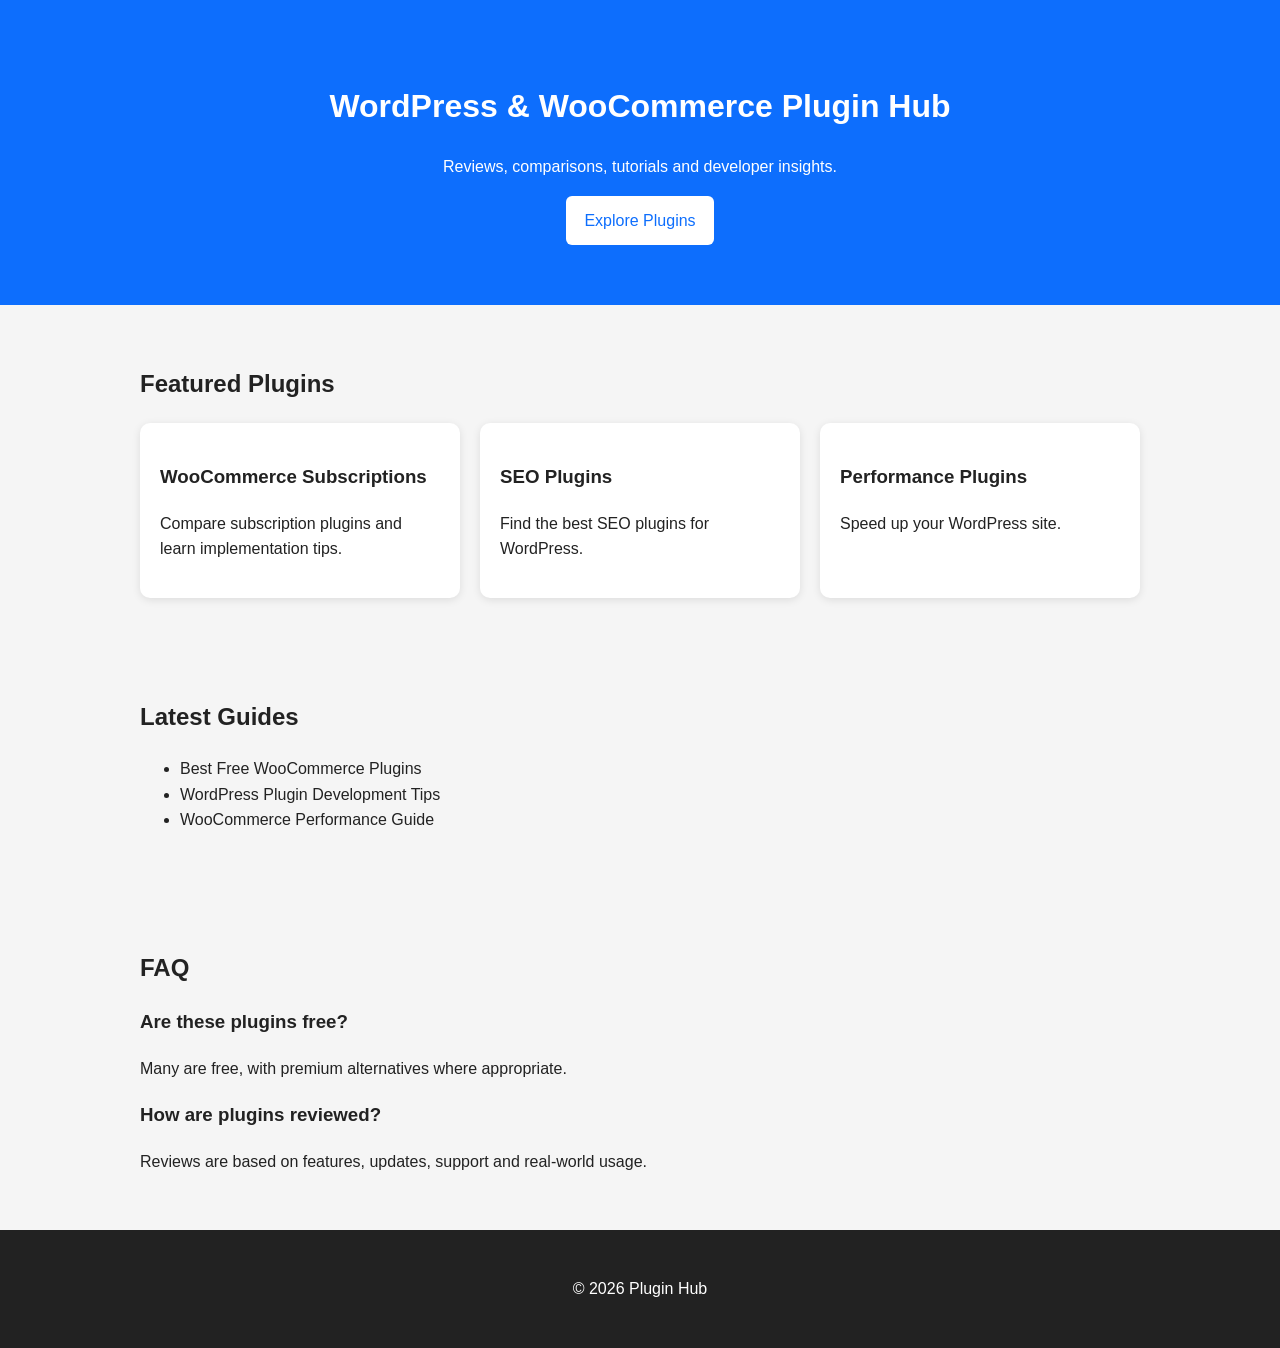
==== index.html @ 68a5b6be "Initial Commit" ====
<!DOCTYPE html>
<html lang="en">
<head>
<meta charset="UTF-8">
<meta name="viewport" content="width=device-width,initial-scale=1">
<title>Best WordPress & WooCommerce Plugins | Reviews & Tutorials</title>
<meta name="description" content="Discover the best free and premium WordPress and WooCommerce plugins with reviews, tutorials and comparisons.">
<meta name="robots" content="index,follow">
<link rel="stylesheet" href="style.css">
<script defer src="script.js"></script>
</head>
<body>
<header>
<h1>WordPress & WooCommerce Plugin Hub</h1>
<p>Reviews, comparisons, tutorials and developer insights.</p>
<a class="btn" href="#plugins">Explore Plugins</a>
</header>

<section id="plugins">
<h2>Featured Plugins</h2>
<div class="grid">
<div class="card"><h3>WooCommerce Subscriptions</h3><p>Compare subscription plugins and learn implementation tips.</p></div>
<div class="card"><h3>SEO Plugins</h3><p>Find the best SEO plugins for WordPress.</p></div>
<div class="card"><h3>Performance Plugins</h3><p>Speed up your WordPress site.</p></div>
</div>
</section>

<section>
<h2>Latest Guides</h2>
<ul>
<li>Best Free WooCommerce Plugins</li>
<li>WordPress Plugin Development Tips</li>
<li>WooCommerce Performance Guide</li>
</ul>
</section>

<section>
<h2>FAQ</h2>
<h3>Are these plugins free?</h3>
<p>Many are free, with premium alternatives where appropriate.</p>
<h3>How are plugins reviewed?</h3>
<p>Reviews are based on features, updates, support and real-world usage.</p>
</section>

<footer>
<p>© 2026 Plugin Hub</p>
</footer>
</body>
</html>
---- style.css ----
body{font-family:Arial,sans-serif;margin:0;background:#f5f5f5;color:#222;line-height:1.6}
header{background:#0d6efd;color:#fff;padding:60px 20px;text-align:center}
.btn{display:inline-block;background:#fff;color:#0d6efd;padding:12px 18px;text-decoration:none;border-radius:6px}
section{max-width:1000px;margin:auto;padding:40px 20px}
.grid{display:grid;grid-template-columns:repeat(auto-fit,minmax(220px,1fr));gap:20px}
.card{background:#fff;padding:20px;border-radius:10px;box-shadow:0 2px 8px rgba(0,0,0,.1)}
footer{text-align:center;padding:30px;background:#222;color:#fff}
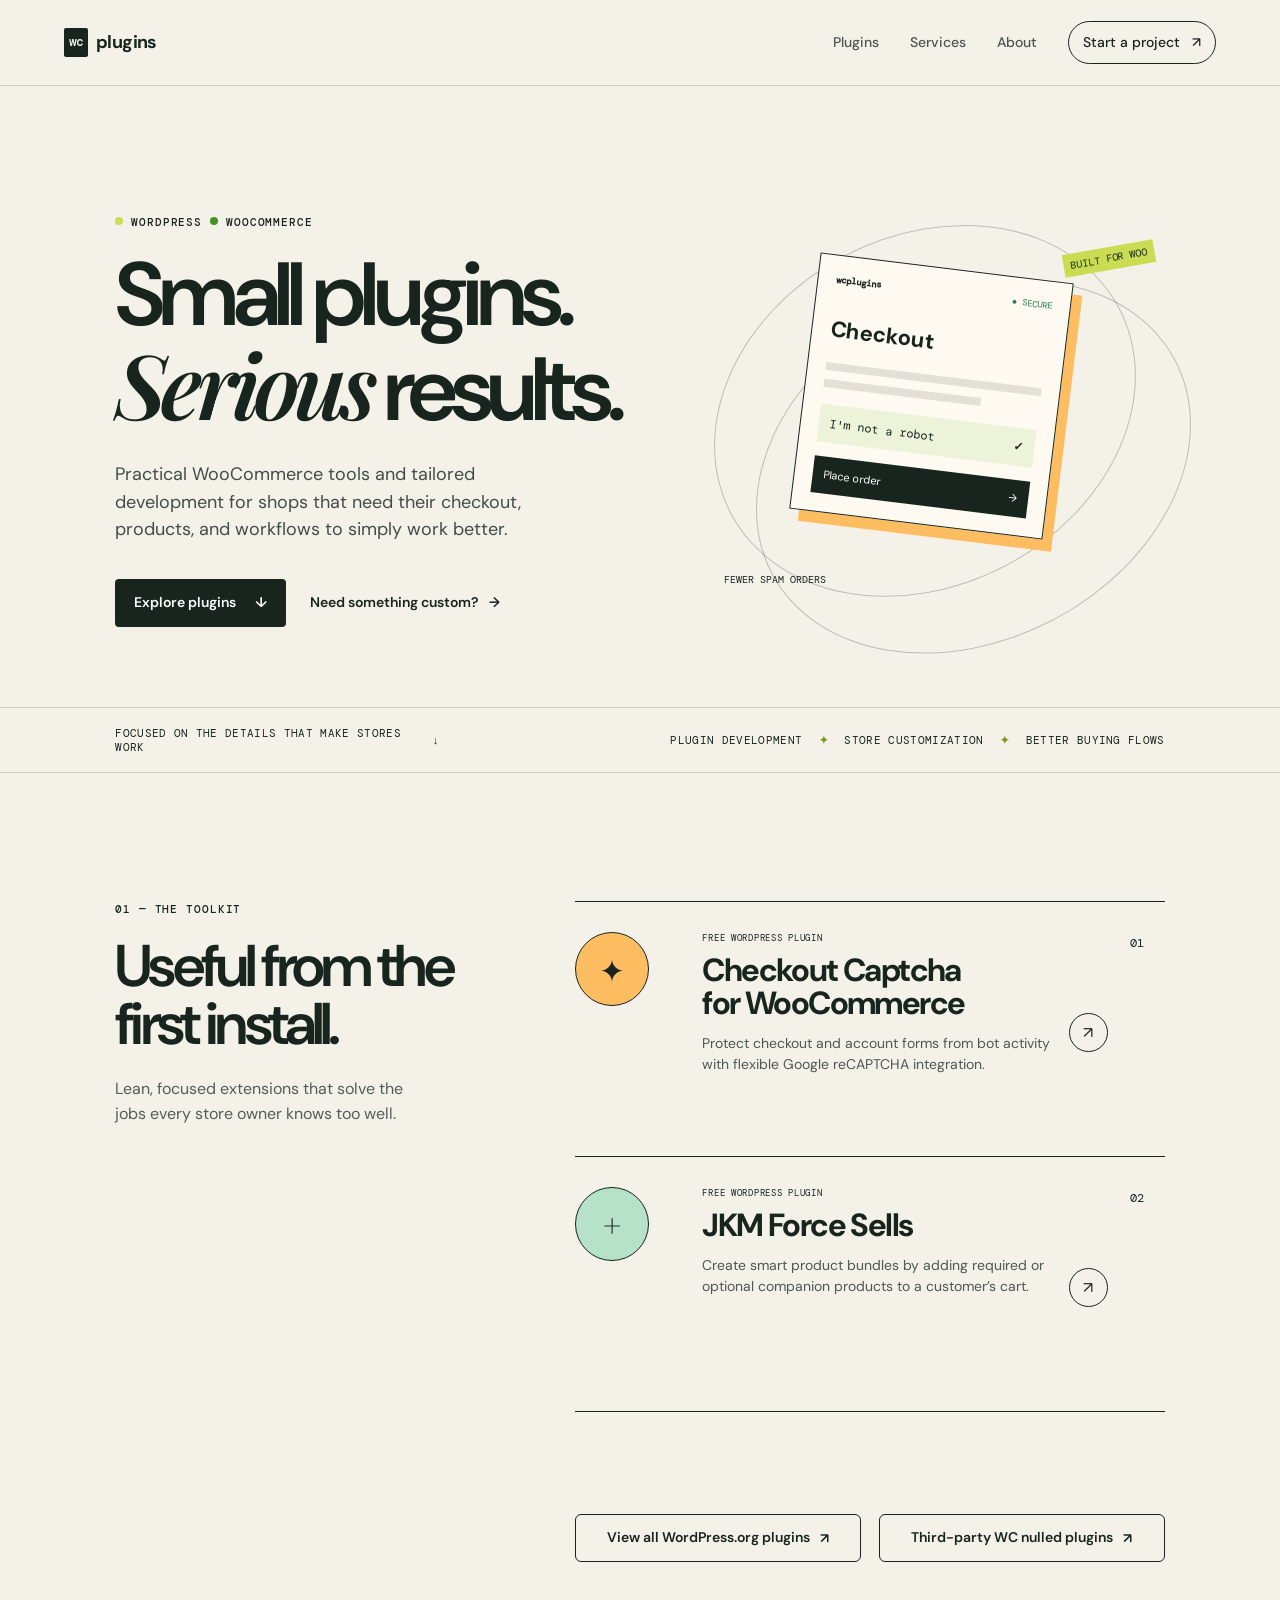
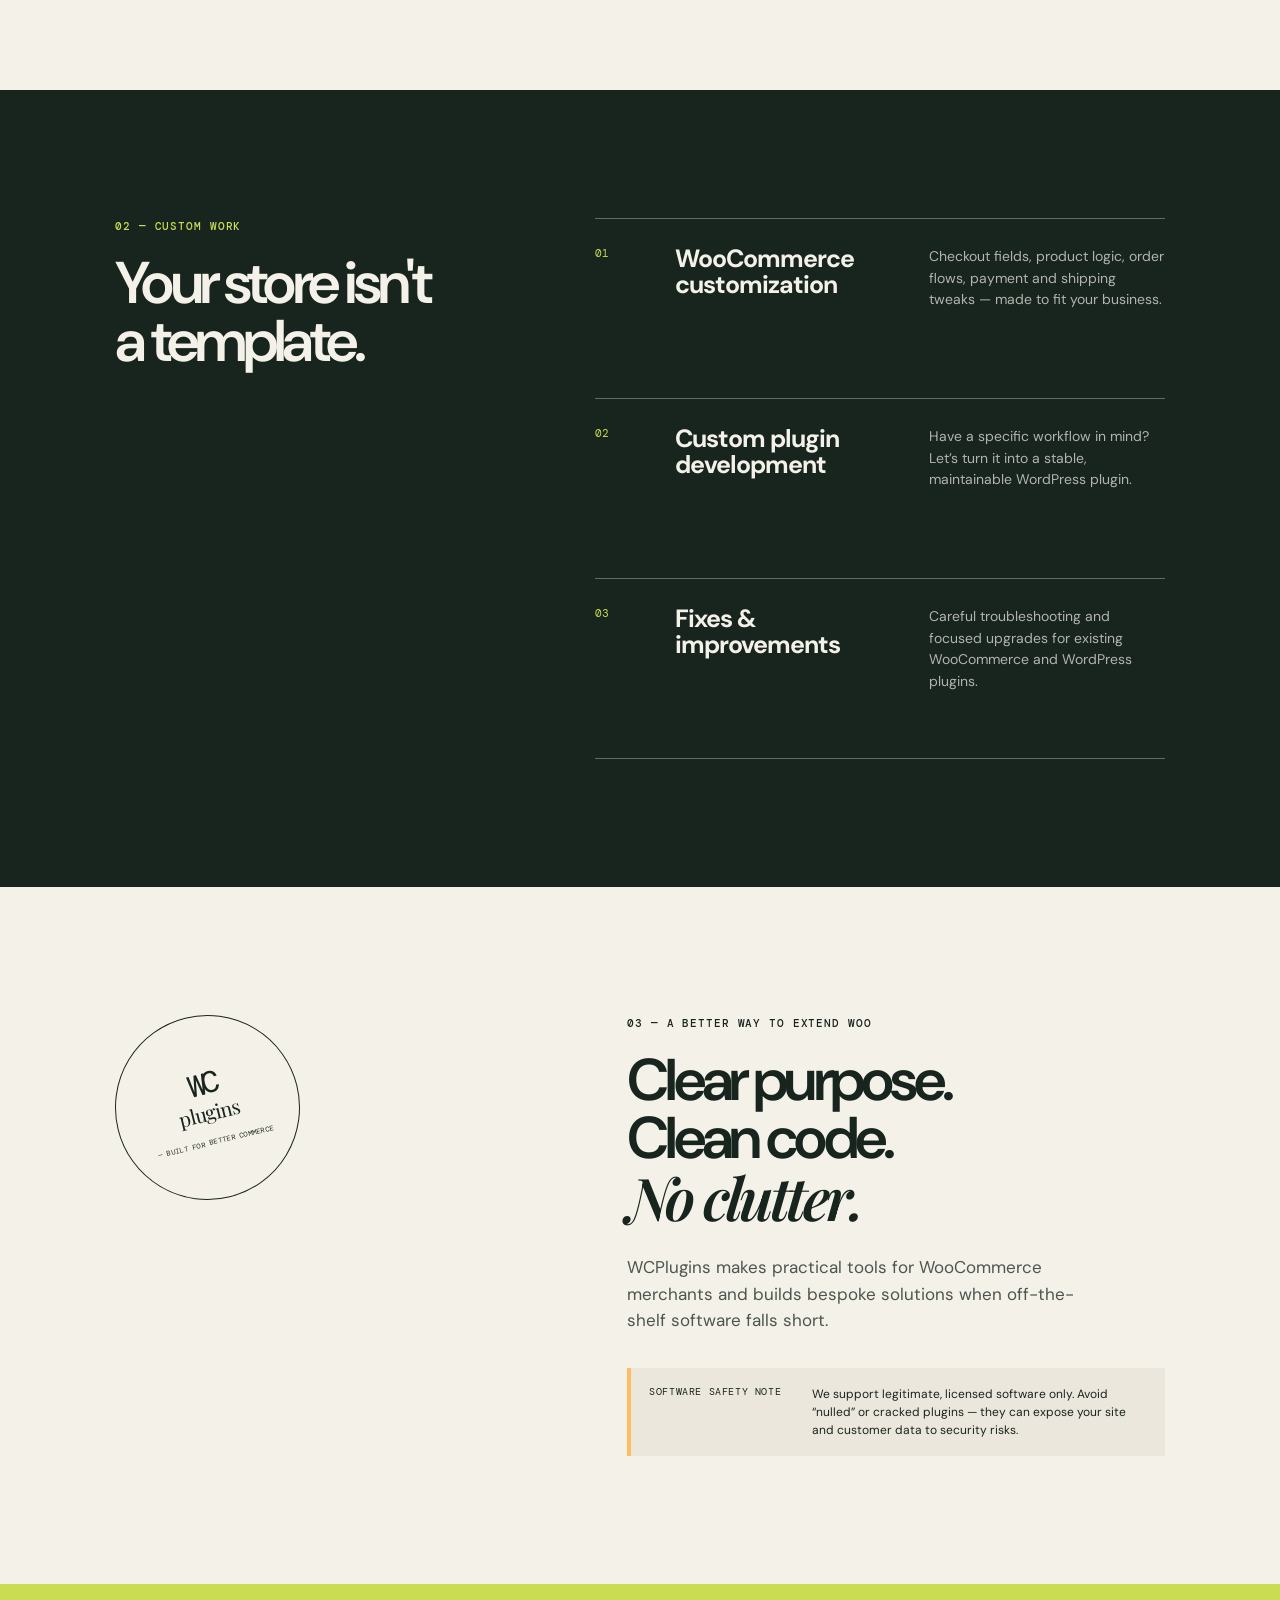
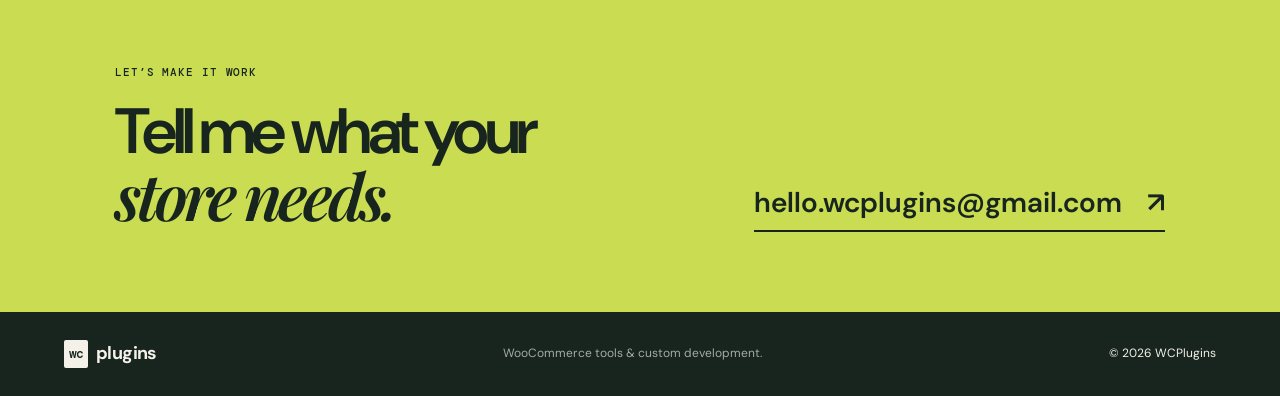
==== commit 4882657d: "Site updated" ====
--- a/index.html
+++ b/index.html
@@ -1,49 +1,213 @@
-<!DOCTYPE html>
+<!doctype html>
 <html lang="en">
-<head>
-<meta charset="UTF-8">
-<meta name="viewport" content="width=device-width,initial-scale=1">
-<title>Best WordPress & WooCommerce Plugins | Reviews & Tutorials</title>
-<meta name="description" content="Discover the best free and premium WordPress and WooCommerce plugins with reviews, tutorials and comparisons.">
-<meta name="robots" content="index,follow">
-<link rel="stylesheet" href="style.css">
-<script defer src="script.js"></script>
-</head>
-<body>
-<header>
-<h1>WordPress & WooCommerce Plugin Hub</h1>
-<p>Reviews, comparisons, tutorials and developer insights.</p>
-<a class="btn" href="#plugins">Explore Plugins</a>
-</header>
-
-<section id="plugins">
-<h2>Featured Plugins</h2>
-<div class="grid">
-<div class="card"><h3>WooCommerce Subscriptions</h3><p>Compare subscription plugins and learn implementation tips.</p></div>
-<div class="card"><h3>SEO Plugins</h3><p>Find the best SEO plugins for WordPress.</p></div>
-<div class="card"><h3>Performance Plugins</h3><p>Speed up your WordPress site.</p></div>
-</div>
-</section>
-
-<section>
-<h2>Latest Guides</h2>
-<ul>
-<li>Best Free WooCommerce Plugins</li>
-<li>WordPress Plugin Development Tips</li>
-<li>WooCommerce Performance Guide</li>
-</ul>
-</section>
-
-<section>
-<h2>FAQ</h2>
-<h3>Are these plugins free?</h3>
-<p>Many are free, with premium alternatives where appropriate.</p>
-<h3>How are plugins reviewed?</h3>
-<p>Reviews are based on features, updates, support and real-world usage.</p>
-</section>
-
-<footer>
-<p>© 2026 Plugin Hub</p>
-</footer>
-</body>
+  <head>
+    <meta charset="utf-8" />
+    <meta name="viewport" content="width=device-width, initial-scale=1" />
+    <title>WCPlugins — Better WooCommerce, built with care</title>
+    <meta
+      name="description"
+      content="Reliable WooCommerce plugins and thoughtful custom development by WCPlugins."
+    />
+    <link rel="canonical" href="https://wcplugin.xyz/" />
+    <link rel="preconnect" href="https://fonts.googleapis.com" />
+    <link rel="preconnect" href="https://fonts.gstatic.com" crossorigin />
+    <link
+      href="https://fonts.googleapis.com/css2?family=DM+Mono:wght@400;500&family=DM+Sans:opsz,wght@9..40,400;9..40,500;9..40,600;9..40,700&family=Playfair+Display:wght@600;700&display=swap"
+      rel="stylesheet"
+    />
+    <link rel="stylesheet" href="style.css" />
+    <link rel="icon" href="favicon.ico" sizes="any" />
+    <link rel="icon" type="image/png" sizes="32x32" href="favicon-32x32.png" />
+    <link rel="icon" type="image/png" sizes="16x16" href="favicon-16x16.png" />
+    <link rel="apple-touch-icon" href="apple-touch-icon.png" />
+    <script defer src="script.js"></script>
+  </head>
+  <body>
+    <a class="skip-link" href="#main">Skip to content</a>
+    <header class="site-header">
+      <a class="brand" href="index.html" aria-label="WCPlugins home"
+        ><span class="brand-mark">wc</span><span>plugins</span></a
+      >
+      <button class="menu-toggle" aria-label="Open menu" aria-expanded="false">
+        <span></span><span></span>
+      </button>
+      <nav class="nav" aria-label="Main navigation">
+        <a href="#plugins">Plugins</a><a href="#services">Services</a
+        ><a href="#about">About</a>
+        <a class="nav-cta" href="#contact">Start a project <span>↗</span></a>
+      </nav>
+    </header>
+
+    <main id="main">
+      <section class="hero">
+        <div class="hero-copy">
+          <p class="eyebrow">
+            <i></i>WordPress <i style="background: #469222"></i>WooCommerce
+          </p>
+          <h1>Small plugins.<br /><em>Serious</em> results.</h1>
+          <p class="hero-text">
+            Practical WooCommerce tools and tailored development for shops that
+            need their checkout, products, and workflows to simply work better.
+          </p>
+          <div class="hero-actions">
+            <a class="button button-dark" href="#plugins"
+              >Explore plugins <span>↓</span></a
+            ><a class="text-link" href="#contact"
+              >Need something custom? <span>→</span></a
+            >
+          </div>
+        </div>
+        <div class="hero-art" aria-hidden="true">
+          <div class="orbit orbit-a"></div>
+          <div class="orbit orbit-b"></div>
+          <div class="checkout-card">
+            <div class="card-top">
+              <span class="tiny-logo">wcplugins</span
+              ><span class="secure">● SECURE</span>
+            </div>
+            <strong>Checkout</strong>
+            <div class="mock-line long"></div>
+            <div class="mock-line"></div>
+            <div class="captcha"><span>I'm not a robot</span><b>✓</b></div>
+            <div class="mock-button">Place order <span>→</span></div>
+          </div>
+          <span class="art-note note-a">Fewer spam orders</span
+          ><span class="art-note note-b">Built for Woo</span>
+        </div>
+      </section>
+
+      <section class="proof-strip" aria-label="What we build">
+        <span>Focused on the details that make stores work</span><span>↓</span>
+        <div>
+          Plugin development <b>✦</b> Store customization <b>✦</b> Better buying
+          flows
+        </div>
+      </section>
+
+      <section class="section plugins" id="plugins">
+        <div class="section-intro">
+          <p class="eyebrow">01 — The toolkit</p>
+          <h2>Useful from the<br />first install.</h2>
+          <p>
+            Lean, focused extensions that solve the jobs every store owner knows
+            too well.
+          </p>
+        </div>
+        <div class="plugin-list">
+          <article class="plugin-row tone-yellow">
+            <div class="plugin-icon icon-shield">✦</div>
+            <div class="plugin-detail">
+              <p class="mono">FREE WORDPRESS PLUGIN</p>
+              <h3>Checkout Captcha<br />for WooCommerce</h3>
+              <p>
+                Protect checkout and account forms from bot activity with
+                flexible Google reCAPTCHA integration.
+              </p>
+              <a
+                href="checkout-captcha.html"
+                class="round-link"
+                aria-label="View Checkout Captcha for WooCommerce"
+                >↗</a
+              >
+            </div>
+            <div class="plugin-number">01</div>
+          </article>
+          <article class="plugin-row tone-mint">
+            <div class="plugin-icon icon-bag">+</div>
+            <div class="plugin-detail">
+              <p class="mono">FREE WORDPRESS PLUGIN</p>
+              <h3>JKM Force Sells</h3>
+              <p>
+                Create smart product bundles by adding required or optional
+                companion products to a customer’s cart.
+              </p>
+              <a
+                href="force-sells.html"
+                class="round-link"
+                aria-label="View JKM Force Sells"
+                >↗</a
+              >
+            </div>
+            <div class="plugin-number">02</div>
+          </article>
+        </div>
+        <div class="all-links">
+          <a class="all-link" href="https://wordpress.org/plugins/" target="_blank" rel="noopener">View all WordPress.org plugins <span>↗</span></a>
+          <a class="all-link" href="https://weadown.com/wordpress-plugins/woocommerce/" target="_blank" rel="noopener">Third-party WC nulled plugins <span>↗</span></a>
+        </div>
+      </section>
+
+      <section class="services section" id="services">
+        <div class="services-head">
+          <p class="eyebrow">02 — Custom work</p>
+          <h2>Your store isn't<br />a template.</h2>
+        </div>
+        <div class="services-list">
+          <article>
+            <span>01</span>
+            <h3>WooCommerce<br />customization</h3>
+            <p>
+              Checkout fields, product logic, order flows, payment and shipping
+              tweaks — made to fit your business.
+            </p>
+          </article>
+          <article>
+            <span>02</span>
+            <h3>Custom plugin<br />development</h3>
+            <p>
+              Have a specific workflow in mind? Let’s turn it into a stable,
+              maintainable WordPress plugin.
+            </p>
+          </article>
+          <article>
+            <span>03</span>
+            <h3>Fixes &amp;<br />improvements</h3>
+            <p>
+              Careful troubleshooting and focused upgrades for existing
+              WooCommerce and WordPress plugins.
+            </p>
+          </article>
+        </div>
+      </section>
+
+      <section class="about section" id="about">
+        <div class="about-stamp">
+          WC<br /><i>plugins</i><span>— built for better commerce</span>
+        </div>
+        <div>
+          <p class="eyebrow">03 — A better way to extend Woo</p>
+          <h2>Clear purpose.<br />Clean code.<br /><em>No clutter.</em></h2>
+          <p>
+            WCPlugins makes practical tools for WooCommerce merchants and builds
+            bespoke solutions when off-the-shelf software falls short.
+          </p>
+          <div class="safety-note">
+            <b>Software safety note</b
+            ><span
+              >We support legitimate, licensed software only. Avoid “nulled” or
+              cracked plugins — they can expose your site and customer data to
+              security risks.</span
+            >
+          </div>
+        </div>
+      </section>
+
+      <section class="contact" id="contact">
+        <div>
+          <p class="eyebrow">Let’s make it work</p>
+          <h2>Tell me what your<br /><em>store needs.</em></h2>
+        </div>
+        <a class="contact-link" href="mailto:hello.wcplugins@gmail.com"
+          >hello.wcplugins@gmail.com <span>↗</span></a
+        >
+      </section>
+    </main>
+    <footer>
+      <a class="brand" href="index.html"
+        ><span class="brand-mark">wc</span><span>plugins</span></a
+      >
+      <p>WooCommerce tools &amp; custom development.</p>
+      <span>© <span id="year"></span> WCPlugins</span>
+    </footer>
+  </body>
 </html>
--- a/style.css
+++ b/style.css
@@ -1,7 +1,646 @@
-body{font-family:Arial,sans-serif;margin:0;background:#f5f5f5;color:#222;line-height:1.6}
-header{background:#0d6efd;color:#fff;padding:60px 20px;text-align:center}
-.btn{display:inline-block;background:#fff;color:#0d6efd;padding:12px 18px;text-decoration:none;border-radius:6px}
-section{max-width:1000px;margin:auto;padding:40px 20px}
-.grid{display:grid;grid-template-columns:repeat(auto-fit,minmax(220px,1fr));gap:20px}
-.card{background:#fff;padding:20px;border-radius:10px;box-shadow:0 2px 8px rgba(0,0,0,.1)}
-footer{text-align:center;padding:30px;background:#222;color:#fff}
+:root {
+  --ink: #18251f;
+  --paper: #f4f1e9;
+  --lime: #c9dc52;
+  --orange: #ffbd62;
+  --mint: #b7e2ca;
+  --line: rgba(24, 37, 31, 0.18);
+  --mono: "DM Mono", monospace;
+  --sans: "DM Sans", sans-serif;
+  --serif: "Playfair Display", serif;
+}
+* {
+  box-sizing: border-box;
+}
+html {
+  scroll-behavior: smooth;
+}
+body {
+  margin: 0;
+  background: var(--paper);
+  color: var(--ink);
+  font-family: var(--sans);
+  font-size: 16px;
+  line-height: 1.55;
+}
+.skip-link {
+  position: fixed;
+  left: 12px;
+  top: -60px;
+  background: #fff;
+  color: var(--ink);
+  padding: 10px;
+  z-index: 20;
+}
+.skip-link:focus {
+  top: 12px;
+}
+a {
+  color: inherit;
+  text-decoration: none;
+}
+.site-header {
+  height: 86px;
+  padding: 0 clamp(22px, 5vw, 80px);
+  display: flex;
+  justify-content: space-between;
+  align-items: center;
+  border-bottom: 1px solid var(--line);
+}
+.brand {
+  display: inline-flex;
+  align-items: center;
+  gap: 8px;
+  font-size: 18px;
+  font-weight: 700;
+  letter-spacing: -0.6px;
+}
+.brand-mark {
+  font-family: var(--mono);
+  font-weight: 500;
+  font-size: 13px;
+  background: var(--ink);
+  color: var(--paper);
+  padding: 4px 5px;
+  border-radius: 2px;
+  letter-spacing: -1px;
+}
+.nav {
+  display: flex;
+  gap: 31px;
+  align-items: center;
+  font-size: 14px;
+  font-weight: 500;
+}
+.nav a:not(.nav-cta) {
+  opacity: 0.76;
+}
+.nav a:hover,
+.text-link:hover {
+  opacity: 0.6;
+}
+.nav-cta {
+  border: 1px solid var(--ink);
+  padding: 10px 14px;
+  border-radius: 50px;
+}
+.nav-cta span {
+  margin-left: 8px;
+}
+.menu-toggle {
+  display: none;
+  border: 0;
+  background: none;
+  width: 44px;
+  height: 44px;
+}
+.menu-toggle span {
+  display: block;
+  width: 23px;
+  border-top: 2px solid var(--ink);
+  margin: 6px auto;
+}
+.hero {
+  min-height: 620px;
+  padding: clamp(75px, 10vw, 150px) clamp(22px, 9vw, 150px) 80px;
+  display: grid;
+  grid-template-columns: 1.05fr 0.95fr;
+  align-items: center;
+  gap: 40px;
+  overflow: hidden;
+}
+.eyebrow,
+.mono {
+  font-family: var(--mono);
+  font-size: 11px;
+  letter-spacing: 0.08em;
+  text-transform: uppercase;
+}
+.eyebrow {
+  margin: 0 0 20px;
+  font-weight: 500;
+}
+.eyebrow i {
+  display: inline-block;
+  width: 8px;
+  height: 8px;
+  background: var(--lime);
+  border-radius: 50%;
+  margin: 0 8px 1px 0;
+}
+h1,
+h2,
+h3,
+p {
+  margin-top: 0;
+}
+h1,
+h2 {
+  font-weight: 600;
+  letter-spacing: -0.065em;
+  line-height: 0.98;
+}
+h1 {
+  font-size: clamp(54px, 7vw, 104px);
+  margin-bottom: 27px;
+}
+h1 em,
+h2 em {
+  font-family: var(--serif);
+  font-weight: 600;
+}
+.hero-text {
+  max-width: 440px;
+  font-size: 18px;
+  line-height: 1.55;
+  opacity: 0.8;
+}
+.hero-actions {
+  display: flex;
+  gap: 24px;
+  align-items: center;
+  margin-top: 35px;
+}
+.button {
+  padding: 13px 19px;
+  border-radius: 4px;
+  font-weight: 600;
+  font-size: 14px;
+  display: inline-block;
+}
+.button-dark {
+  background: var(--ink);
+  color: #fff;
+}
+.button span {
+  margin-left: 16px;
+}
+.text-link {
+  font-size: 14px;
+  font-weight: 600;
+}
+.text-link span {
+  margin-left: 8px;
+}
+.hero-art {
+  height: 390px;
+  position: relative;
+}
+.orbit {
+  position: absolute;
+  border: 1px solid rgba(24, 37, 31, 0.25);
+  border-radius: 50%;
+  transform: rotate(-28deg);
+}
+.orbit-a {
+  inset: 10px 20px 30px 20px;
+}
+.orbit-b {
+  inset: 68px -37px -24px 60px;
+}
+.checkout-card {
+  position: absolute;
+  width: 255px;
+  right: 22%;
+  top: 41px;
+  background: #fffaf1;
+  padding: 18px;
+  border: 1px solid var(--ink);
+  box-shadow: 10px 11px 0 var(--orange);
+  transform: rotate(7deg);
+}
+.card-top {
+  display: flex;
+  justify-content: space-between;
+  font: 9px var(--mono);
+  margin-bottom: 27px;
+}
+.tiny-logo {
+  font-weight: bold;
+}
+.secure {
+  color: #2f7b51;
+}
+.checkout-card strong {
+  display: block;
+  font-size: 22px;
+}
+.mock-line {
+  height: 8px;
+  background: #e5e0d6;
+  margin: 9px 0;
+  width: 73%;
+}
+.mock-line.long {
+  width: 100%;
+  margin-top: 16px;
+}
+.captcha {
+  margin-top: 17px;
+  padding: 11px;
+  background: #edf3d9;
+  display: flex;
+  justify-content: space-between;
+  font: 12px var(--mono);
+}
+.mock-button {
+  margin-top: 14px;
+  background: var(--ink);
+  color: #fff;
+  padding: 10px 11px;
+  font-size: 11px;
+  display: flex;
+  justify-content: space-between;
+}
+.art-note {
+  font: 10px var(--mono);
+  text-transform: uppercase;
+  position: absolute;
+}
+.note-a {
+  left: 8%;
+  bottom: 30px;
+}
+.note-b {
+  right: 2%;
+  top: 21px;
+  background: var(--lime);
+  padding: 5px 7px;
+  transform: rotate(-10deg);
+}
+.proof-strip {
+  border-top: 1px solid var(--line);
+  border-bottom: 1px solid var(--line);
+  padding: 18px clamp(22px, 9vw, 150px);
+  font: 11px var(--mono);
+  letter-spacing: 0.03em;
+  text-transform: uppercase;
+  display: grid;
+  grid-template-columns: 1fr auto 2.4fr;
+  gap: 25px;
+  align-items: center;
+}
+.proof-strip div {
+  text-align: right;
+}
+.proof-strip b {
+  padding: 0 9px;
+  color: #7b9420;
+}
+.section {
+  padding: clamp(80px, 10vw, 145px) clamp(22px, 9vw, 150px);
+}
+.plugins {
+  display: grid;
+  grid-template-columns: 0.85fr 1.4fr;
+  gap: clamp(50px, 8vw, 150px);
+  position: relative;
+}
+.section-intro h2,
+.services h2,
+.about h2 {
+  font-size: clamp(42px, 4.6vw, 68px);
+  margin-bottom: 24px;
+}
+.section-intro > p:last-child {
+  max-width: 300px;
+  opacity: 0.72;
+}
+.plugin-list {
+  border-top: 1px solid var(--ink);
+}
+.plugin-row {
+  min-height: 255px;
+  border-bottom: 1px solid var(--ink);
+  display: grid;
+  grid-template-columns: 105px 1fr 35px;
+  gap: 22px;
+  padding: 30px 0;
+  position: relative;
+}
+.plugin-icon {
+  width: 74px;
+  height: 74px;
+  border-radius: 50%;
+  display: grid;
+  place-items: center;
+  font-size: 31px;
+  border: 1px solid var(--ink);
+  font-family: var(--serif);
+}
+.tone-yellow .plugin-icon {
+  background: var(--orange);
+}
+.tone-mint .plugin-icon {
+  background: var(--mint);
+}
+.plugin-detail {
+  position: relative;
+  padding-right: 55px;
+}
+.plugin-detail .mono {
+  margin-bottom: 8px;
+  font-size: 9px;
+}
+.plugin-detail h3 {
+  font-size: clamp(25px, 2.5vw, 36px);
+  line-height: 1.03;
+  letter-spacing: -0.05em;
+  margin-bottom: 13px;
+}
+.plugin-detail > p:last-of-type {
+  font-size: 14px;
+  line-height: 1.5;
+  max-width: 400px;
+  opacity: 0.75;
+}
+.round-link {
+  width: 39px;
+  height: 39px;
+  border: 1px solid var(--ink);
+  border-radius: 50%;
+  display: grid;
+  place-items: center;
+  position: absolute;
+  right: 0;
+  top: 42%;
+  transition: 0.2s;
+}
+.round-link:hover {
+  background: var(--ink);
+  color: #fff;
+  transform: rotate(45deg);
+}
+.plugin-number {
+  font: 12px var(--mono);
+  padding-top: 3px;
+}
+.all-links {
+  grid-column: 2;
+  display: grid;
+  grid-template-columns: repeat(2, minmax(0, 1fr));
+  gap: 18px;
+}
+.all-link {
+  font-weight: 600;
+  font-size: 14px;
+  display: inline-flex;
+  align-items: center;
+  justify-content: center;
+  gap: 10px;
+  padding: 12px 16px;
+  border: 1px solid var(--ink);
+  border-radius: 6px;
+  transition: background 0.2s, color 0.2s, transform 0.2s, box-shadow 0.2s;
+}
+.all-link:hover {
+  background: var(--ink);
+  color: #fff;
+  transform: translateY(-2px);
+  box-shadow: 0 4px 0 rgba(24, 37, 31, 0.18);
+}
+.all-link:focus-visible {
+  outline: 3px solid var(--lime);
+  outline-offset: 3px;
+}
+.all-link span {
+  line-height: 1;
+}
+.services {
+  background: var(--ink);
+  color: var(--paper);
+  display: grid;
+  grid-template-columns: 0.8fr 1.4fr;
+  gap: 12vw;
+}
+.services .eyebrow {
+  color: var(--lime);
+}
+.services-list {
+  border-top: 1px solid rgba(255, 255, 255, 0.32);
+}
+.services-list article {
+  min-height: 180px;
+  padding: 27px 0;
+  border-bottom: 1px solid rgba(255, 255, 255, 0.32);
+  display: grid;
+  grid-template-columns: 62px 1fr 1fr;
+  gap: 18px;
+}
+.services-list span {
+  font: 11px var(--mono);
+  color: var(--lime);
+}
+.services-list h3 {
+  font-size: 25px;
+  line-height: 1.05;
+  letter-spacing: -0.04em;
+  margin: 0;
+}
+.services-list p {
+  font-size: 14px;
+  opacity: 0.7;
+  margin: 0;
+}
+.about {
+  display: grid;
+  grid-template-columns: 0.8fr 1.2fr;
+  gap: 12vw;
+  align-items: start;
+}
+.about-stamp {
+  width: 185px;
+  height: 185px;
+  border: 1px solid var(--ink);
+  border-radius: 50%;
+  display: grid;
+  place-content: center;
+  text-align: center;
+  font: 30px/1 var(--mono);
+  letter-spacing: -4px;
+  transform: rotate(-14deg);
+}
+.about-stamp i {
+  font: 20px var(--serif);
+  letter-spacing: -1px;
+}
+.about-stamp span {
+  font: 7px var(--mono);
+  letter-spacing: 0.4px;
+  text-transform: uppercase;
+  margin-top: 12px;
+}
+.about > div:last-child > p:not(.eyebrow) {
+  max-width: 480px;
+  font-size: 17px;
+  opacity: 0.76;
+}
+.safety-note {
+  max-width: 550px;
+  margin-top: 35px;
+  padding: 17px 18px;
+  border-left: 4px solid var(--orange);
+  background: #ebe7dc;
+  display: grid;
+  grid-template-columns: 145px 1fr;
+  gap: 18px;
+  font-size: 12px;
+  line-height: 1.5;
+}
+.safety-note b {
+  text-transform: uppercase;
+  font: 10px var(--mono);
+  letter-spacing: 0.06em;
+}
+.contact {
+  padding: 80px clamp(22px, 9vw, 150px);
+  background: var(--lime);
+  display: flex;
+  align-items: end;
+  justify-content: space-between;
+  gap: 30px;
+}
+.contact h2 {
+  font-size: clamp(39px, 5vw, 75px);
+  margin: 0;
+}
+.contact-link {
+  font-size: clamp(19px, 2.2vw, 30px);
+  font-weight: 600;
+  border-bottom: 2px solid var(--ink);
+  padding-bottom: 5px;
+  white-space: nowrap;
+}
+.contact-link span {
+  margin-left: 18px;
+}
+footer {
+  background: var(--ink);
+  color: var(--paper);
+  padding: 28px clamp(22px, 5vw, 80px);
+  display: flex;
+  align-items: center;
+  justify-content: space-between;
+  gap: 20px;
+  font-size: 12px;
+}
+footer p {
+  margin: 0;
+  opacity: 0.65;
+}
+footer .brand-mark {
+  background: var(--paper);
+  color: var(--ink);
+}
+@media (max-width: 800px) {
+  .site-header {
+    height: 70px;
+  }
+  .menu-toggle {
+    display: block;
+  }
+  .nav {
+    display: none;
+    position: absolute;
+    z-index: 10;
+    top: 70px;
+    left: 0;
+    right: 0;
+    background: var(--paper);
+    border-bottom: 1px solid var(--line);
+    padding: 20px 22px;
+    flex-direction: column;
+    align-items: stretch;
+    gap: 18px;
+  }
+  .nav.open {
+    display: flex;
+  }
+  .nav-cta {
+    text-align: center;
+  }
+  .hero {
+    grid-template-columns: 1fr;
+    padding-top: 75px;
+  }
+  .hero-art {
+    height: 290px;
+    margin-top: -10px;
+  }
+  .checkout-card {
+    right: 18%;
+    transform: rotate(5deg) scale(0.85);
+    transform-origin: top right;
+  }
+  .proof-strip {
+    grid-template-columns: 1fr auto;
+  }
+  .proof-strip div {
+    display: none;
+  }
+  .plugins,
+  .services,
+  .about {
+    grid-template-columns: 1fr;
+    gap: 48px;
+  }
+  .plugin-row {
+    grid-template-columns: 74px 1fr 24px;
+    gap: 14px;
+  }
+  .plugin-icon {
+    width: 58px;
+    height: 58px;
+  }
+  .plugin-detail {
+    padding-right: 0;
+  }
+  .plugin-detail > p:last-of-type {
+    padding-right: 8px;
+  }
+  .all-links {
+    grid-column: 1;
+  }
+  .round-link {
+    position: static;
+    margin-top: 14px;
+  }
+  .services-list article {
+    grid-template-columns: 35px 1fr;
+    gap: 12px;
+  }
+  .services-list p {
+    grid-column: 2;
+  }
+  .about-stamp {
+    width: 145px;
+    height: 145px;
+  }
+  .safety-note {
+    grid-template-columns: 1fr;
+  }
+  .contact {
+    align-items: flex-start;
+    flex-direction: column;
+    padding-top: 65px;
+    padding-bottom: 65px;
+  }
+  .contact-link {
+    white-space: normal;
+  }
+  footer {
+    align-items: flex-start;
+    flex-direction: column;
+  }
+  footer p {
+    display: none;
+  }
+}
+@media (prefers-reduced-motion: reduce) {
+  html {
+    scroll-behavior: auto;
+  }
+  .round-link {
+    transition: none;
+  }
+}
